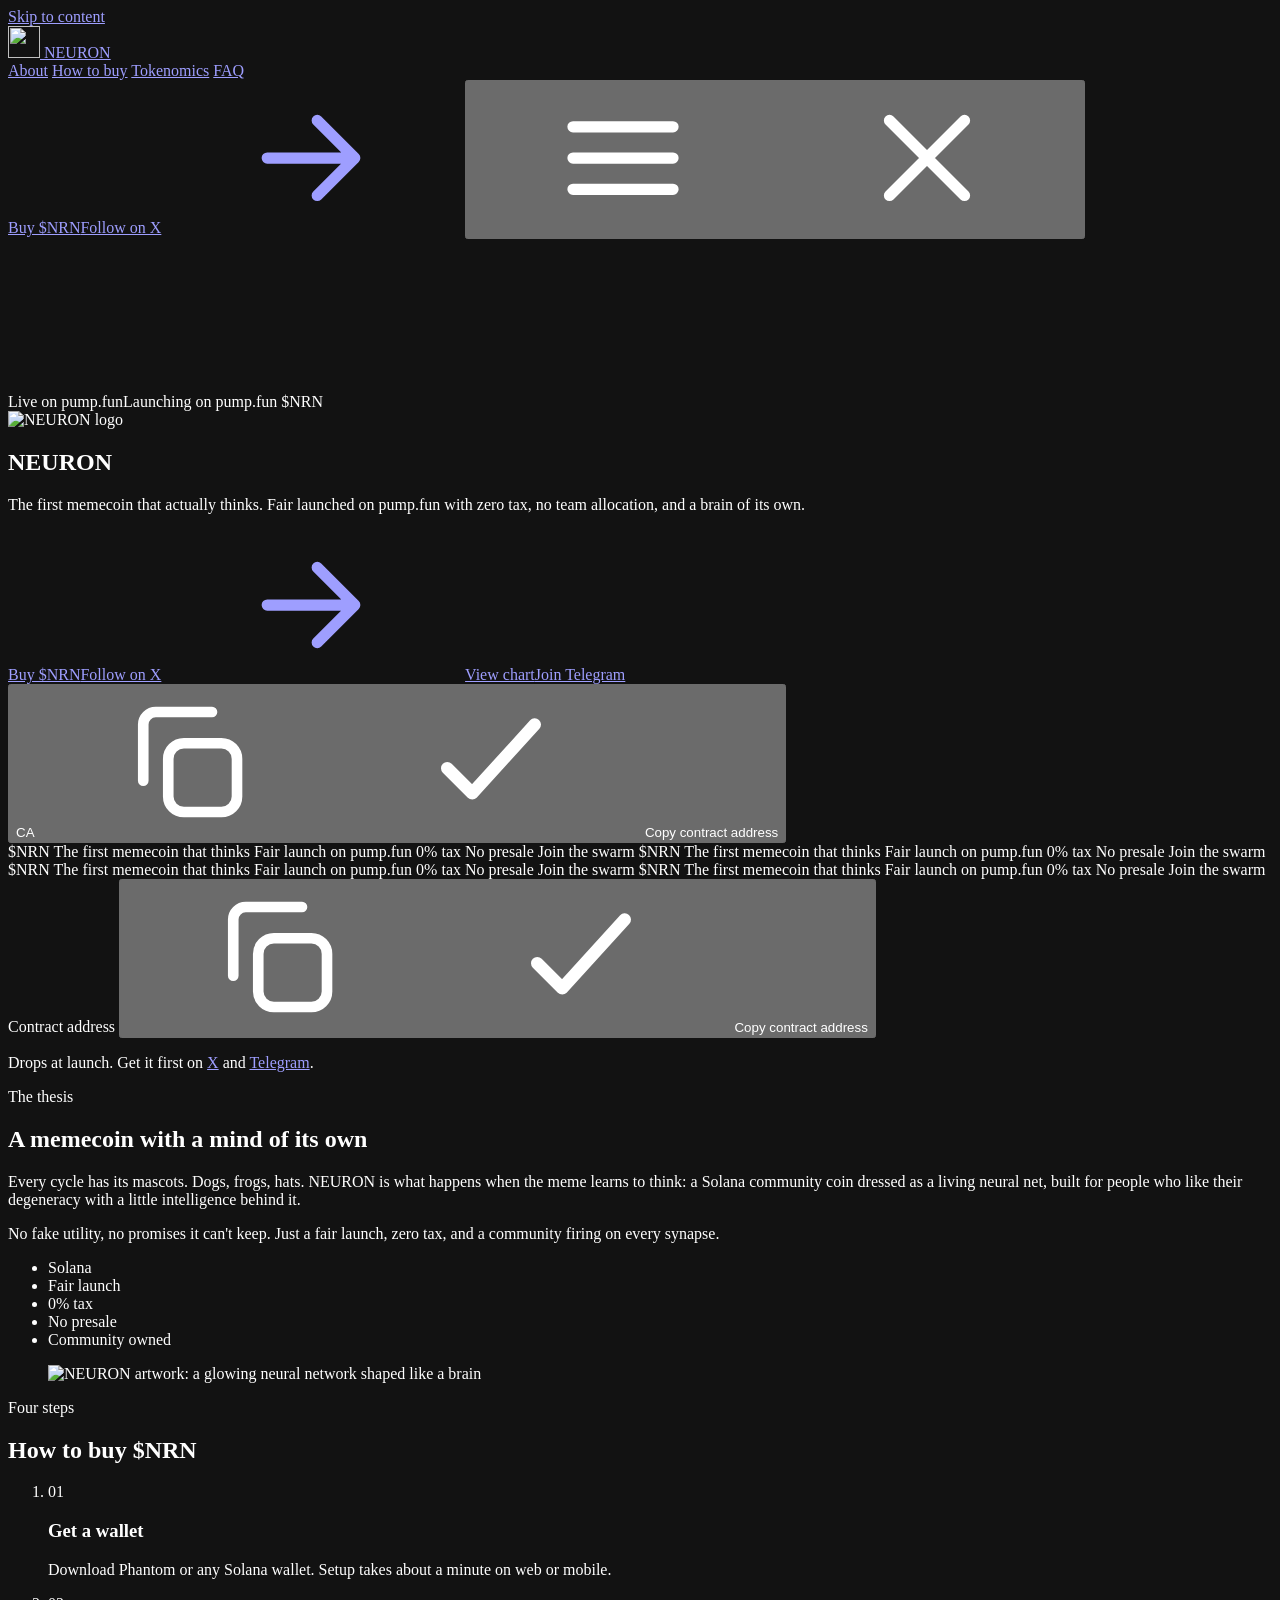
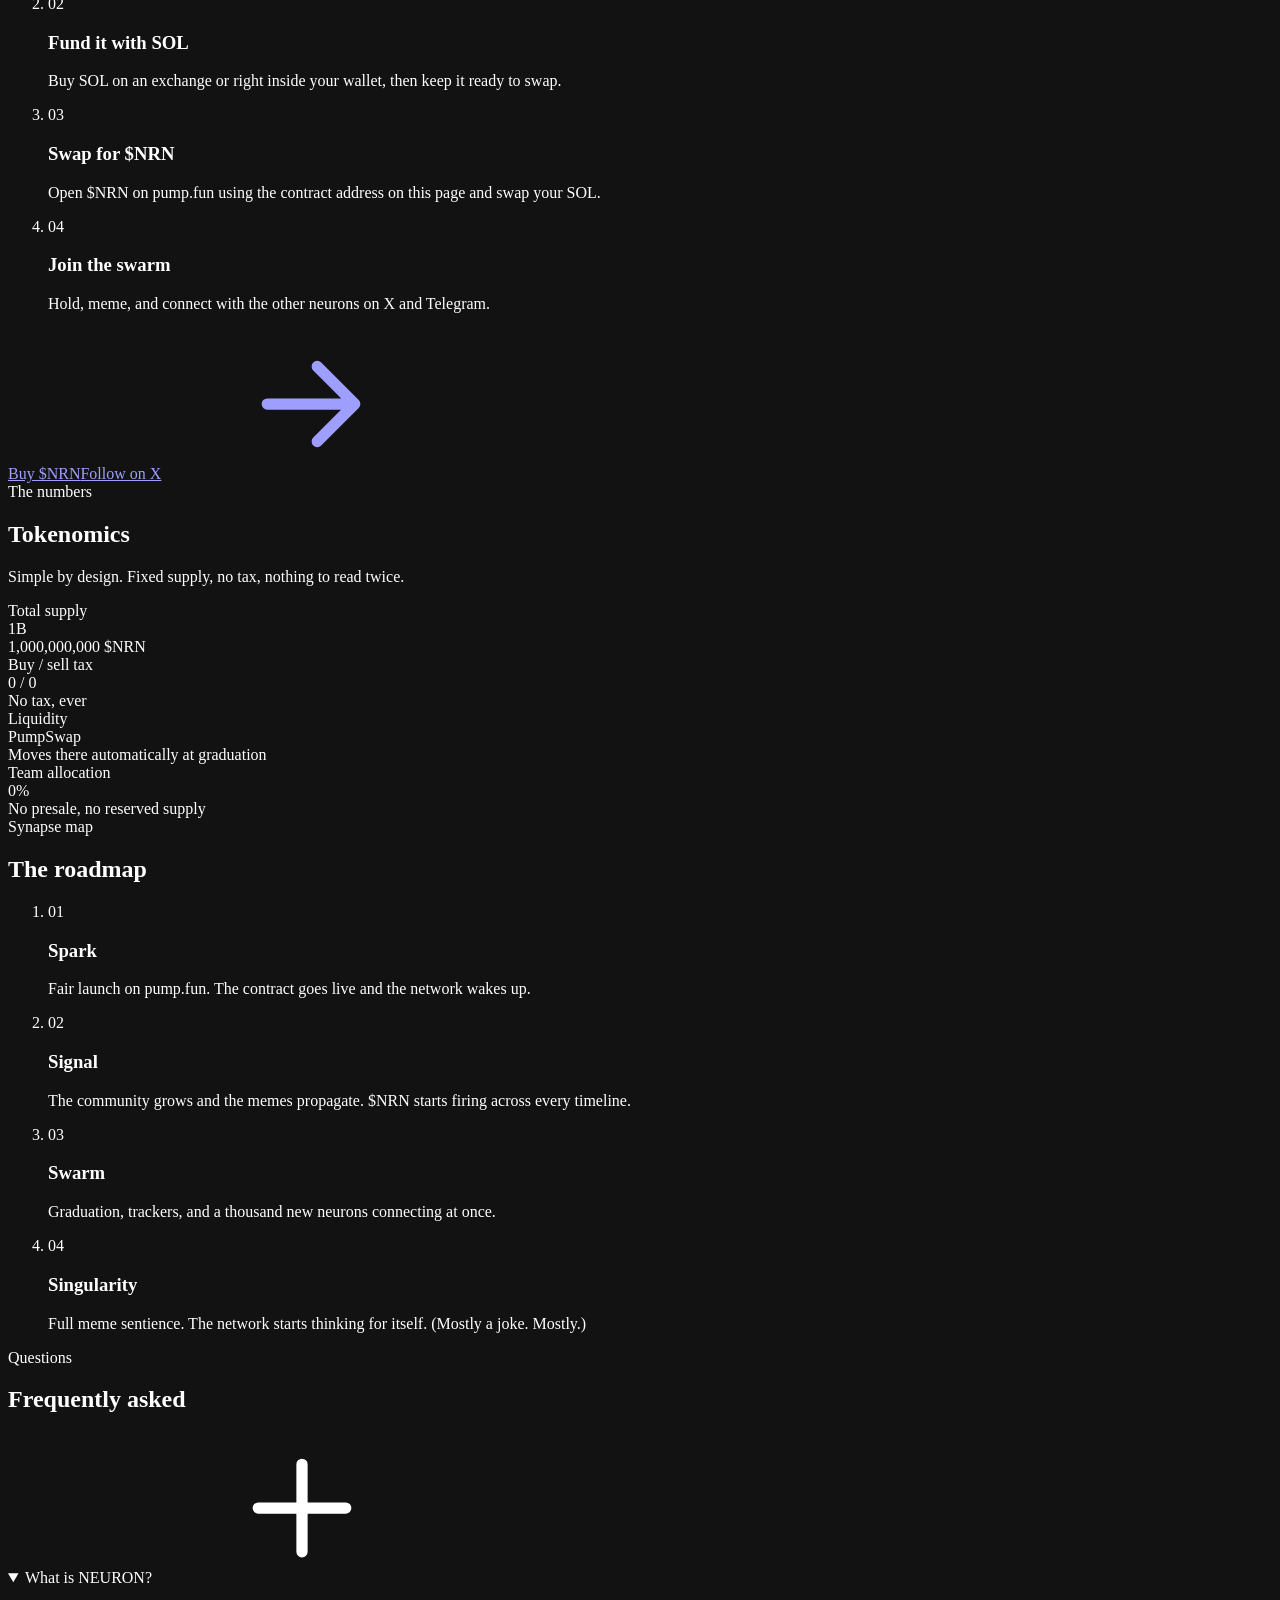
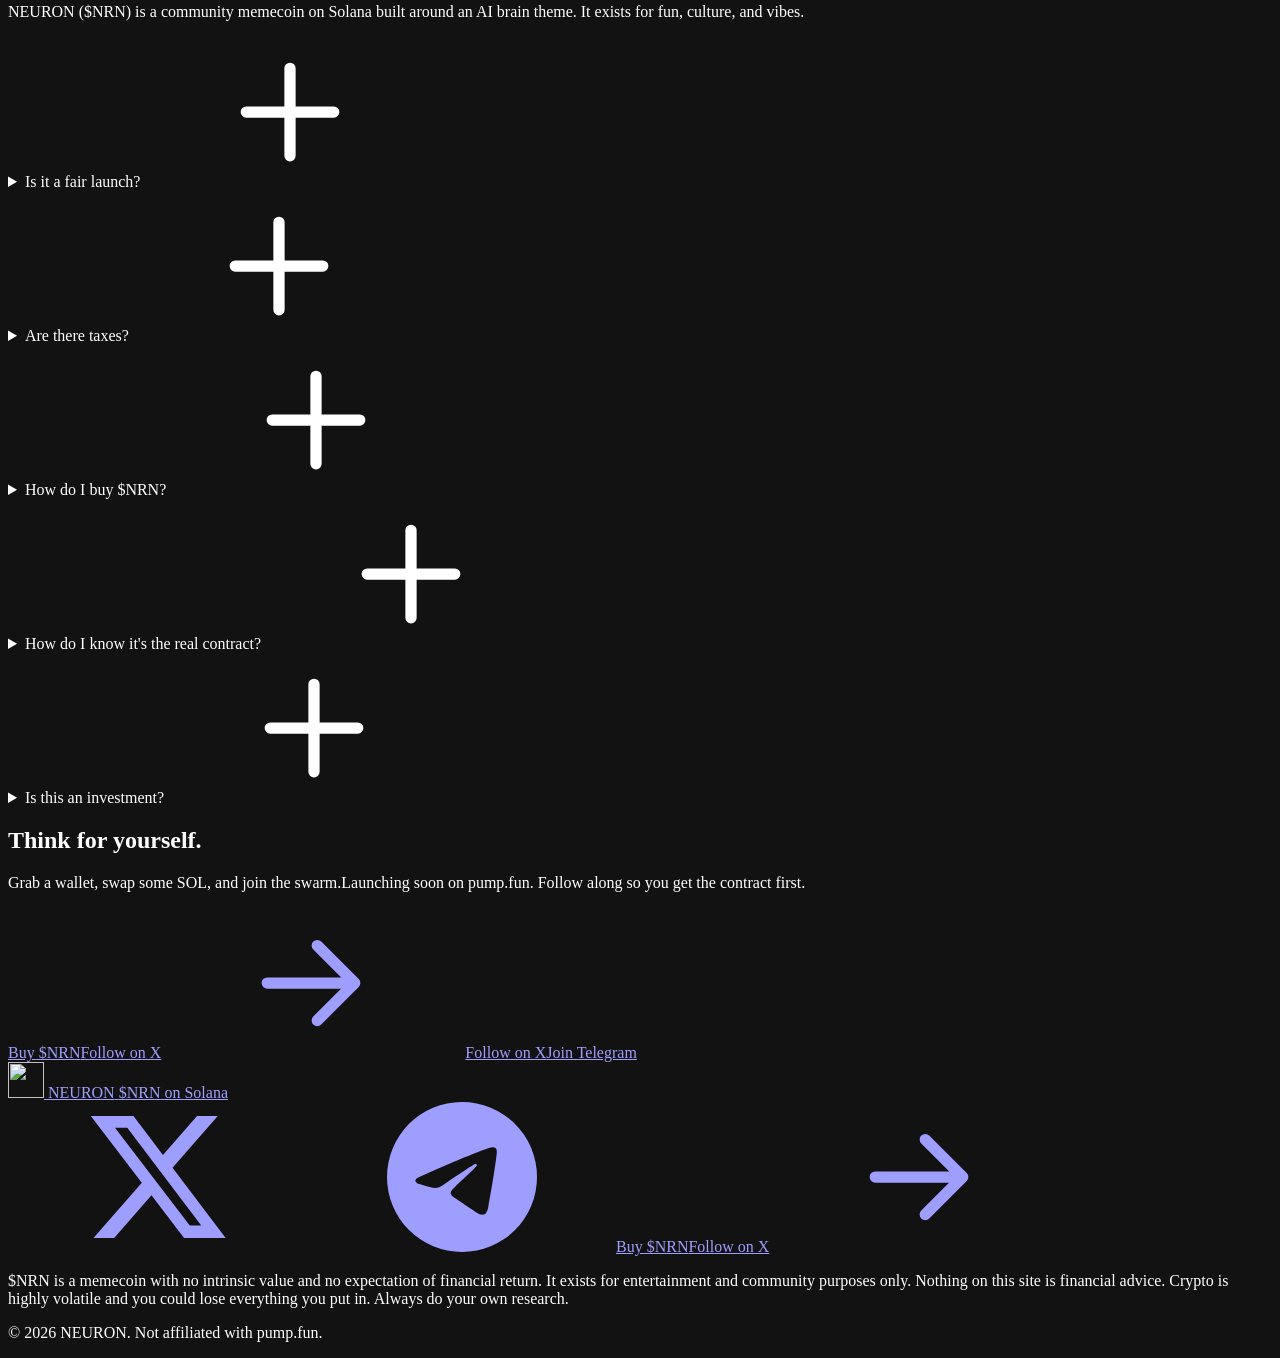
==== index.html @ 109639d4 "Add files via upload" ====
<!doctype html>
<html lang="en" class="no-js">
<head>
  <meta charset="utf-8">
  <meta name="viewport" content="width=device-width, initial-scale=1">
  <title>NEURON ($NRN) | The first memecoin that thinks</title>
  <meta name="description" content="NEURON is the AI brain memecoin on Solana. Fair launched on pump.fun with zero tax and no team allocation. Join the swarm.">
  <meta name="theme-color" content="#05060a">
  <meta name="color-scheme" content="dark">
  <link rel="canonical" href="%SITE_URL%/">

  <link rel="icon" href="favicon.ico" sizes="any">
  <link rel="icon" type="image/png" sizes="32x32" href="favicon-32.png">
  <link rel="apple-touch-icon" href="apple-touch-icon.png">

  <!-- Link previews on X, Telegram and Discord. Vercel swaps %SITE_URL% for
       your live domain on every deploy (see build.mjs), so there's nothing to edit. -->
  <meta property="og:type" content="website">
  <meta property="og:site_name" content="NEURON">
  <meta property="og:url" content="%SITE_URL%/">
  <meta property="og:title" content="NEURON ($NRN) | The first memecoin that thinks">
  <meta property="og:description" content="The AI brain memecoin on Solana. Fair launched on pump.fun with zero tax and no team allocation.">
  <meta property="og:image" content="%SITE_URL%/assets/img/og.jpg">
  <meta property="og:image:width" content="1200">
  <meta property="og:image:height" content="630">
  <meta property="og:image:alt" content="NEURON ($NRN)">
  <meta name="twitter:card" content="summary_large_image">
  <meta name="twitter:title" content="NEURON ($NRN) | The first memecoin that thinks">
  <meta name="twitter:description" content="The AI brain memecoin on Solana. Fair launched on pump.fun with zero tax and no team allocation.">
  <meta name="twitter:image" content="%SITE_URL%/assets/img/og.jpg">

  <link rel="preconnect" href="https://fonts.googleapis.com">
  <link rel="preconnect" href="https://fonts.gstatic.com" crossorigin>
  <link rel="stylesheet" href="https://fonts.googleapis.com/css2?family=JetBrains+Mono:wght@400;500&family=Space+Grotesk:wght@400;500;600;700&display=swap">
  <link rel="preload" href="assets/img/logo.webp" as="image" type="image/webp">
  <link rel="stylesheet" href="assets/css/style.css">

  <script src="config.js"></script>
  <script>
    (function () {
      var d = document.documentElement;
      d.className = d.className.replace("no-js", "js");
      try {
        var c = window.NRN_CONFIG || {};
        if (/[1-9A-HJ-NP-Za-km-z]{32,44}/.test(String(c.contractAddress || ""))) d.className += " is-live";
      } catch (e) {}
    })();
  </script>
</head>
<body>
  <svg width="0" height="0" style="position:absolute" aria-hidden="true" focusable="false">
    <symbol id="i-arrow" viewBox="0 0 24 24"><path d="M5 12h14M13 6l6 6-6 6" fill="none" stroke="currentColor" stroke-width="1.8" stroke-linecap="round" stroke-linejoin="round"/></symbol>
    <symbol id="i-copy" viewBox="0 0 24 24"><rect x="9" y="9" width="11" height="11" rx="2.5" fill="none" stroke="currentColor" stroke-width="1.7"/><path d="M5 15V6a2 2 0 0 1 2-2h9" fill="none" stroke="currentColor" stroke-width="1.7" stroke-linecap="round"/></symbol>
    <symbol id="i-check" viewBox="0 0 24 24"><path d="M5 13l4 4 10-11" fill="none" stroke="currentColor" stroke-width="2" stroke-linecap="round" stroke-linejoin="round"/></symbol>
    <symbol id="i-plus" viewBox="0 0 24 24"><path d="M12 5v14M5 12h14" fill="none" stroke="currentColor" stroke-width="1.8" stroke-linecap="round"/></symbol>
    <symbol id="i-menu" viewBox="0 0 24 24"><path d="M4 7h16M4 12h16M4 17h16" fill="none" stroke="currentColor" stroke-width="1.8" stroke-linecap="round"/></symbol>
    <symbol id="i-close" viewBox="0 0 24 24"><path d="M6 6l12 12M18 6 6 18" fill="none" stroke="currentColor" stroke-width="1.8" stroke-linecap="round"/></symbol>
    <symbol id="i-x" viewBox="0 0 24 24"><path fill="currentColor" d="M18.244 2.25h3.308l-7.227 8.26 8.502 11.24h-6.657l-5.214-6.817L4.99 21.75H1.68l7.73-8.835L1.254 2.25H8.08l4.713 6.231 5.45-6.231Zm-1.161 17.52h1.833L7.084 4.126H5.117L17.083 19.77Z"/></symbol>
    <symbol id="i-tg" viewBox="0 0 24 24"><path fill="currentColor" d="M11.944 0A12 12 0 0 0 0 12a12 12 0 0 0 12 12 12 12 0 0 0 12-12A12 12 0 0 0 12 0a12 12 0 0 0-.056 0zm4.962 7.224c.1-.002.321.023.465.14a.506.506 0 0 1 .171.325c.016.093.036.306.02.472-.18 1.898-.962 6.502-1.36 8.627-.168.9-.499 1.201-.82 1.23-.696.065-1.225-.46-1.9-.902-1.056-.693-1.653-1.124-2.678-1.8-1.185-.78-.417-1.21.258-1.91.177-.184 3.247-2.977 3.307-3.23.007-.032.014-.15-.056-.212s-.174-.041-.249-.024c-.106.024-1.793 1.14-5.061 3.345-.48.33-.913.49-1.302.48-.428-.008-1.252-.241-1.865-.44-.752-.245-1.349-.374-1.297-.789.027-.216.325-.437.893-.663 3.498-1.524 5.83-2.529 6.998-3.014 3.332-1.386 4.025-1.627 4.476-1.635z"/></symbol>
  </svg>

  <a class="skip" href="#main">Skip to content</a>

  <header class="nav">
    <div class="container nav__inner">
      <a href="#top" class="brand" aria-label="NEURON home">
        <img src="assets/img/logo.webp" alt="" width="32" height="32" class="brand__logo">
        <span class="brand__name">NEURON</span>
      </a>
      <nav class="nav__links" aria-label="Main">
        <a href="#about">About</a>
        <a href="#how">How to buy</a>
        <a href="#tokenomics">Tokenomics</a>
        <a href="#faq">FAQ</a>
      </nav>
      <div class="nav__actions">
        <a class="btn btn--buy btn--sm" data-link-live="buy" data-link-pre="x" href="https://x.com/" target="_blank" rel="noopener noreferrer"><span class="when-live">Buy $NRN</span><span class="when-pre">Follow on X</span><svg aria-hidden="true"><use href="#i-arrow"/></svg></a>
        <button class="nav__toggle" type="button" aria-expanded="false" aria-controls="mobile-menu" aria-label="Open menu">
          <svg class="icon-menu" aria-hidden="true"><use href="#i-menu"/></svg>
          <svg class="icon-close" aria-hidden="true"><use href="#i-close"/></svg>
        </button>
      </div>
    </div>
    <nav class="mobile-menu" id="mobile-menu" aria-label="Mobile" hidden>
      <a href="#about">About</a>
      <a href="#how">How to buy</a>
      <a href="#tokenomics">Tokenomics</a>
      <a href="#faq">FAQ</a>
    </nav>
  </header>

  <main id="main">
    <section class="hero" id="top">
      <canvas class="hero__canvas" id="neural" aria-hidden="true"></canvas>
      <div class="hero__grid" aria-hidden="true"></div>
      <div class="hero__glow" aria-hidden="true"></div>

      <div class="container hero__content">
        <div class="hero__badges rise" style="--d:.05s">
          <span class="badge mono"><span class="dot" aria-hidden="true"><span class="dot__ring"></span><span class="dot__core"></span></span><span class="when-live">Live on pump.fun</span><span class="when-pre">Launching on pump.fun</span></span>
          <span class="badge badge--ticker mono">$NRN</span>
        </div>

        <div class="hero__logo rise" style="--d:.12s">
          <img src="assets/img/logo.webp" alt="NEURON logo" width="176" height="176" class="float ring" fetchpriority="high">
        </div>

        <h1 class="hero__title glow rise" style="--d:.18s">NEURON</h1>

        <p class="hero__sub rise" style="--d:.26s">The first memecoin that actually thinks. Fair launched on pump.fun with zero tax, no team allocation, and a brain of its own.</p>

        <div class="hero__ctas rise" style="--d:.34s">
          <a class="btn btn--buy" data-link-live="buy" data-link-pre="x" href="https://x.com/" target="_blank" rel="noopener noreferrer"><span class="when-live">Buy $NRN</span><span class="when-pre">Follow on X</span><svg aria-hidden="true"><use href="#i-arrow"/></svg></a>
          <a class="btn btn--ghost" data-link-live="chart" data-link-pre="telegram" href="https://t.me/" target="_blank" rel="noopener noreferrer"><span class="when-live">View chart</span><span class="when-pre">Join Telegram</span></a>
        </div>

        <button class="hero__ca mono rise" style="--d:.42s" type="button" data-copy-ca>
          <span class="hero__ca-k">CA</span>
          <span data-ca-short></span>
          <svg class="icon-copy" aria-hidden="true"><use href="#i-copy"/></svg>
          <svg class="icon-check" aria-hidden="true"><use href="#i-check"/></svg>
          <span class="sr-only">Copy contract address</span>
        </button>
      </div>
    </section>

    <div class="ticker" aria-hidden="true">
      <div class="ticker__track">
        <div class="ticker__group">
          <span class="ticker__item">$NRN</span>
          <span class="ticker__item">The first memecoin that thinks</span>
          <span class="ticker__item">Fair launch on pump.fun</span>
          <span class="ticker__item">0% tax</span>
          <span class="ticker__item">No presale</span>
          <span class="ticker__item">Join the swarm</span>
          <span class="ticker__item">$NRN</span>
          <span class="ticker__item">The first memecoin that thinks</span>
          <span class="ticker__item">Fair launch on pump.fun</span>
          <span class="ticker__item">0% tax</span>
          <span class="ticker__item">No presale</span>
          <span class="ticker__item">Join the swarm</span>
        </div>
        <div class="ticker__group">
          <span class="ticker__item">$NRN</span>
          <span class="ticker__item">The first memecoin that thinks</span>
          <span class="ticker__item">Fair launch on pump.fun</span>
          <span class="ticker__item">0% tax</span>
          <span class="ticker__item">No presale</span>
          <span class="ticker__item">Join the swarm</span>
          <span class="ticker__item">$NRN</span>
          <span class="ticker__item">The first memecoin that thinks</span>
          <span class="ticker__item">Fair launch on pump.fun</span>
          <span class="ticker__item">0% tax</span>
          <span class="ticker__item">No presale</span>
          <span class="ticker__item">Join the swarm</span>
        </div>
      </div>
    </div>

    <div class="ca">
      <div class="container ca__inner">
        <span class="ca__label mono">Contract address</span>
        <button class="ca__btn mono" type="button" data-copy-ca>
          <span class="ca__full" data-ca-full></span>
          <span class="ca__short" data-ca-short></span>
          <svg class="icon-copy" aria-hidden="true"><use href="#i-copy"/></svg>
          <svg class="icon-check" aria-hidden="true"><use href="#i-check"/></svg>
          <span class="sr-only">Copy contract address</span>
        </button>
        <p class="ca__pending mono">Drops at launch. Get it first on <a data-link="x" href="https://x.com/" target="_blank" rel="noopener noreferrer">X</a> and <a data-link="telegram" href="https://t.me/" target="_blank" rel="noopener noreferrer">Telegram</a>.</p>
        <span class="sr-only" id="ca-status" aria-live="polite"></span>
      </div>
    </div>

    <section class="section" id="about">
      <div class="container about">
        <div class="reveal">
          <span class="eyebrow">The thesis</span>
          <h2 class="h2">A memecoin with a mind of its own</h2>
          <p class="lead">Every cycle has its mascots. Dogs, frogs, hats. NEURON is what happens when the meme learns to think: a Solana community coin dressed as a living neural net, built for people who like their degeneracy with a little intelligence behind it.</p>
          <p class="lead">No fake utility, no promises it can't keep. Just a fair launch, zero tax, and a community firing on every synapse.</p>
          <ul class="chips">
            <li class="chip">Solana</li>
            <li class="chip">Fair launch</li>
            <li class="chip">0% tax</li>
            <li class="chip">No presale</li>
            <li class="chip">Community owned</li>
          </ul>
        </div>
        <figure class="about__media reveal">
          <img src="assets/img/banner-1600.webp" srcset="assets/img/banner-960.webp 960w, assets/img/banner-1600.webp 1600w" sizes="(min-width: 1024px) 528px, calc(100vw - 40px)" alt="NEURON artwork: a glowing neural network shaped like a brain" width="1600" height="900" loading="lazy" decoding="async">
        </figure>
      </div>
    </section>

    <section class="section section--alt" id="how">
      <div class="container">
        <div class="section__head reveal">
          <span class="eyebrow">Four steps</span>
          <h2 class="h2">How to buy $NRN</h2>
        </div>
        <div class="steps-wrap">
          <div class="steps__line" aria-hidden="true"></div>
          <ol class="steps">
            <li class="card reveal">
              <span class="step__num mono" aria-hidden="true">01</span>
              <h3>Get a wallet</h3>
              <p>Download Phantom or any Solana wallet. Setup takes about a minute on web or mobile.</p>
            </li>
            <li class="card reveal" style="--delay:.06s">
              <span class="step__num mono" aria-hidden="true">02</span>
              <h3>Fund it with SOL</h3>
              <p>Buy SOL on an exchange or right inside your wallet, then keep it ready to swap.</p>
            </li>
            <li class="card reveal" style="--delay:.12s">
              <span class="step__num mono" aria-hidden="true">03</span>
              <h3>Swap for $NRN</h3>
              <p>Open $NRN on pump.fun using the contract address on this page and swap your SOL.</p>
            </li>
            <li class="card reveal" style="--delay:.18s">
              <span class="step__num mono" aria-hidden="true">04</span>
              <h3>Join the swarm</h3>
              <p>Hold, meme, and connect with the other neurons on X and Telegram.</p>
            </li>
          </ol>
        </div>
        <div class="after-cta reveal">
          <a class="btn btn--buy" data-link-live="buy" data-link-pre="x" href="https://x.com/" target="_blank" rel="noopener noreferrer"><span class="when-live">Buy $NRN</span><span class="when-pre">Follow on X</span><svg aria-hidden="true"><use href="#i-arrow"/></svg></a>
        </div>
      </div>
    </section>

    <section class="section" id="tokenomics">
      <div class="container">
        <div class="section__head reveal">
          <span class="eyebrow">The numbers</span>
          <h2 class="h2">Tokenomics</h2>
          <p class="lead">Simple by design. Fixed supply, no tax, nothing to read twice.</p>
        </div>
        <div class="stats">
          <div class="card stat stat--hot reveal">
            <div class="stat__k mono">Total supply</div>
            <div class="stat__v glow">1B</div>
            <div class="stat__sub">1,000,000,000 $NRN</div>
          </div>
          <div class="card stat reveal" style="--delay:.06s">
            <div class="stat__k mono">Buy / sell tax</div>
            <div class="stat__v glow">0 / 0</div>
            <div class="stat__sub">No tax, ever</div>
          </div>
          <div class="card stat reveal" style="--delay:.12s">
            <div class="stat__k mono">Liquidity</div>
            <div class="stat__v glow">PumpSwap</div>
            <div class="stat__sub">Moves there automatically at graduation</div>
          </div>
          <div class="card stat reveal" style="--delay:.18s">
            <div class="stat__k mono">Team allocation</div>
            <div class="stat__v glow">0%</div>
            <div class="stat__sub">No presale, no reserved supply</div>
          </div>
        </div>
      </div>
    </section>

    <section class="section section--alt" id="roadmap">
      <div class="container container--narrow">
        <div class="section__head reveal">
          <span class="eyebrow">Synapse map</span>
          <h2 class="h2">The roadmap</h2>
        </div>
        <ol class="timeline">
          <li class="phase reveal">
            <span class="phase__num mono" aria-hidden="true">01</span>
            <div>
              <h3>Spark</h3>
              <p>Fair launch on pump.fun. The contract goes live and the network wakes up.</p>
            </div>
          </li>
          <li class="phase reveal">
            <span class="phase__num mono" aria-hidden="true">02</span>
            <div>
              <h3>Signal</h3>
              <p>The community grows and the memes propagate. $NRN starts firing across every timeline.</p>
            </div>
          </li>
          <li class="phase reveal">
            <span class="phase__num mono" aria-hidden="true">03</span>
            <div>
              <h3>Swarm</h3>
              <p>Graduation, trackers, and a thousand new neurons connecting at once.</p>
            </div>
          </li>
          <li class="phase reveal">
            <span class="phase__num mono" aria-hidden="true">04</span>
            <div>
              <h3>Singularity</h3>
              <p>Full meme sentience. The network starts thinking for itself. (Mostly a joke. Mostly.)</p>
            </div>
          </li>
        </ol>
      </div>
    </section>

    <section class="section" id="faq">
      <div class="container container--faq">
        <div class="section__head section__head--center reveal">
          <span class="eyebrow">Questions</span>
          <h2 class="h2">Frequently asked</h2>
        </div>
        <div class="faq">
          <details class="reveal" name="faq" open>
            <summary>What is NEURON?<span class="faq__icon" aria-hidden="true"><svg><use href="#i-plus"/></svg></span></summary>
            <p class="faq__a">NEURON ($NRN) is a community memecoin on Solana built around an AI brain theme. It exists for fun, culture, and vibes.</p>
          </details>
          <details class="reveal" name="faq">
            <summary>Is it a fair launch?<span class="faq__icon" aria-hidden="true"><svg><use href="#i-plus"/></svg></span></summary>
            <p class="faq__a">Yes. $NRN launches on pump.fun with no presale and no team allocation. Everyone buys from the same open bonding curve.</p>
          </details>
          <details class="reveal" name="faq">
            <summary>Are there taxes?<span class="faq__icon" aria-hidden="true"><svg><use href="#i-plus"/></svg></span></summary>
            <p class="faq__a">No. $NRN has zero buy and sell tax. The only fees are pump.fun's standard trading fees.</p>
          </details>
          <details class="reveal" name="faq">
            <summary>How do I buy $NRN?<span class="faq__icon" aria-hidden="true"><svg><use href="#i-plus"/></svg></span></summary>
            <p class="faq__a">Get a Solana wallet, fund it with SOL, then swap for $NRN on pump.fun using the contract address shown on this site.</p>
          </details>
          <details class="reveal" name="faq">
            <summary>How do I know it's the real contract?<span class="faq__icon" aria-hidden="true"><svg><use href="#i-plus"/></svg></span></summary>
            <p class="faq__a">Only trust the address on this site and in the pinned posts on our X and Telegram. Copycat tokens with the same name are common, so check before you buy.</p>
          </details>
          <details class="reveal" name="faq">
            <summary>Is this an investment?<span class="faq__icon" aria-hidden="true"><svg><use href="#i-plus"/></svg></span></summary>
            <p class="faq__a">No. $NRN has no intrinsic value and no promise of returns. Only spend what you're happy to lose, and always do your own research.</p>
          </details>
        </div>
      </div>
    </section>

    <section class="band">
      <div class="container band__inner reveal">
        <h2 class="band__title glow">Think for yourself.</h2>
        <p class="band__text"><span class="when-live">Grab a wallet, swap some SOL, and join the swarm.</span><span class="when-pre">Launching soon on pump.fun. Follow along so you get the contract first.</span></p>
        <div class="band__ctas">
          <a class="btn btn--buy" data-link-live="buy" data-link-pre="x" href="https://x.com/" target="_blank" rel="noopener noreferrer"><span class="when-live">Buy $NRN</span><span class="when-pre">Follow on X</span><svg aria-hidden="true"><use href="#i-arrow"/></svg></a>
          <a class="btn btn--ghost" data-link-live="x" data-link-pre="telegram" href="https://t.me/" target="_blank" rel="noopener noreferrer"><span class="when-live">Follow on X</span><span class="when-pre">Join Telegram</span></a>
        </div>
      </div>
    </section>
  </main>

  <footer class="footer">
    <div class="container">
      <div class="footer__top">
        <a href="#top" class="footer__brand" aria-label="NEURON, back to top">
          <img src="assets/img/logo.webp" alt="" width="36" height="36" loading="lazy">
          <span>
            <span class="footer__name">NEURON</span>
            <span class="footer__meta mono">$NRN on Solana</span>
          </span>
        </a>
        <div class="footer__links">
          <a class="social" data-link="x" href="https://x.com/" target="_blank" rel="noopener noreferrer" aria-label="NEURON on X"><svg aria-hidden="true"><use href="#i-x"/></svg></a>
          <a class="social" data-link="telegram" href="https://t.me/" target="_blank" rel="noopener noreferrer" aria-label="NEURON on Telegram"><svg aria-hidden="true"><use href="#i-tg"/></svg></a>
          <a class="btn btn--buy btn--sm" data-link-live="buy" data-link-pre="x" href="https://x.com/" target="_blank" rel="noopener noreferrer"><span class="when-live">Buy $NRN</span><span class="when-pre">Follow on X</span><svg aria-hidden="true"><use href="#i-arrow"/></svg></a>
        </div>
      </div>
      <p class="disclaimer">$NRN is a memecoin with no intrinsic value and no expectation of financial return. It exists for entertainment and community purposes only. Nothing on this site is financial advice. Crypto is highly volatile and you could lose everything you put in. Always do your own research.</p>
      <p class="copyright">&copy; <span id="year">2026</span> NEURON. Not affiliated with pump.fun.</p>
    </div>
  </footer>

  <script src="assets/js/main.js"></script>
</body>
</html>
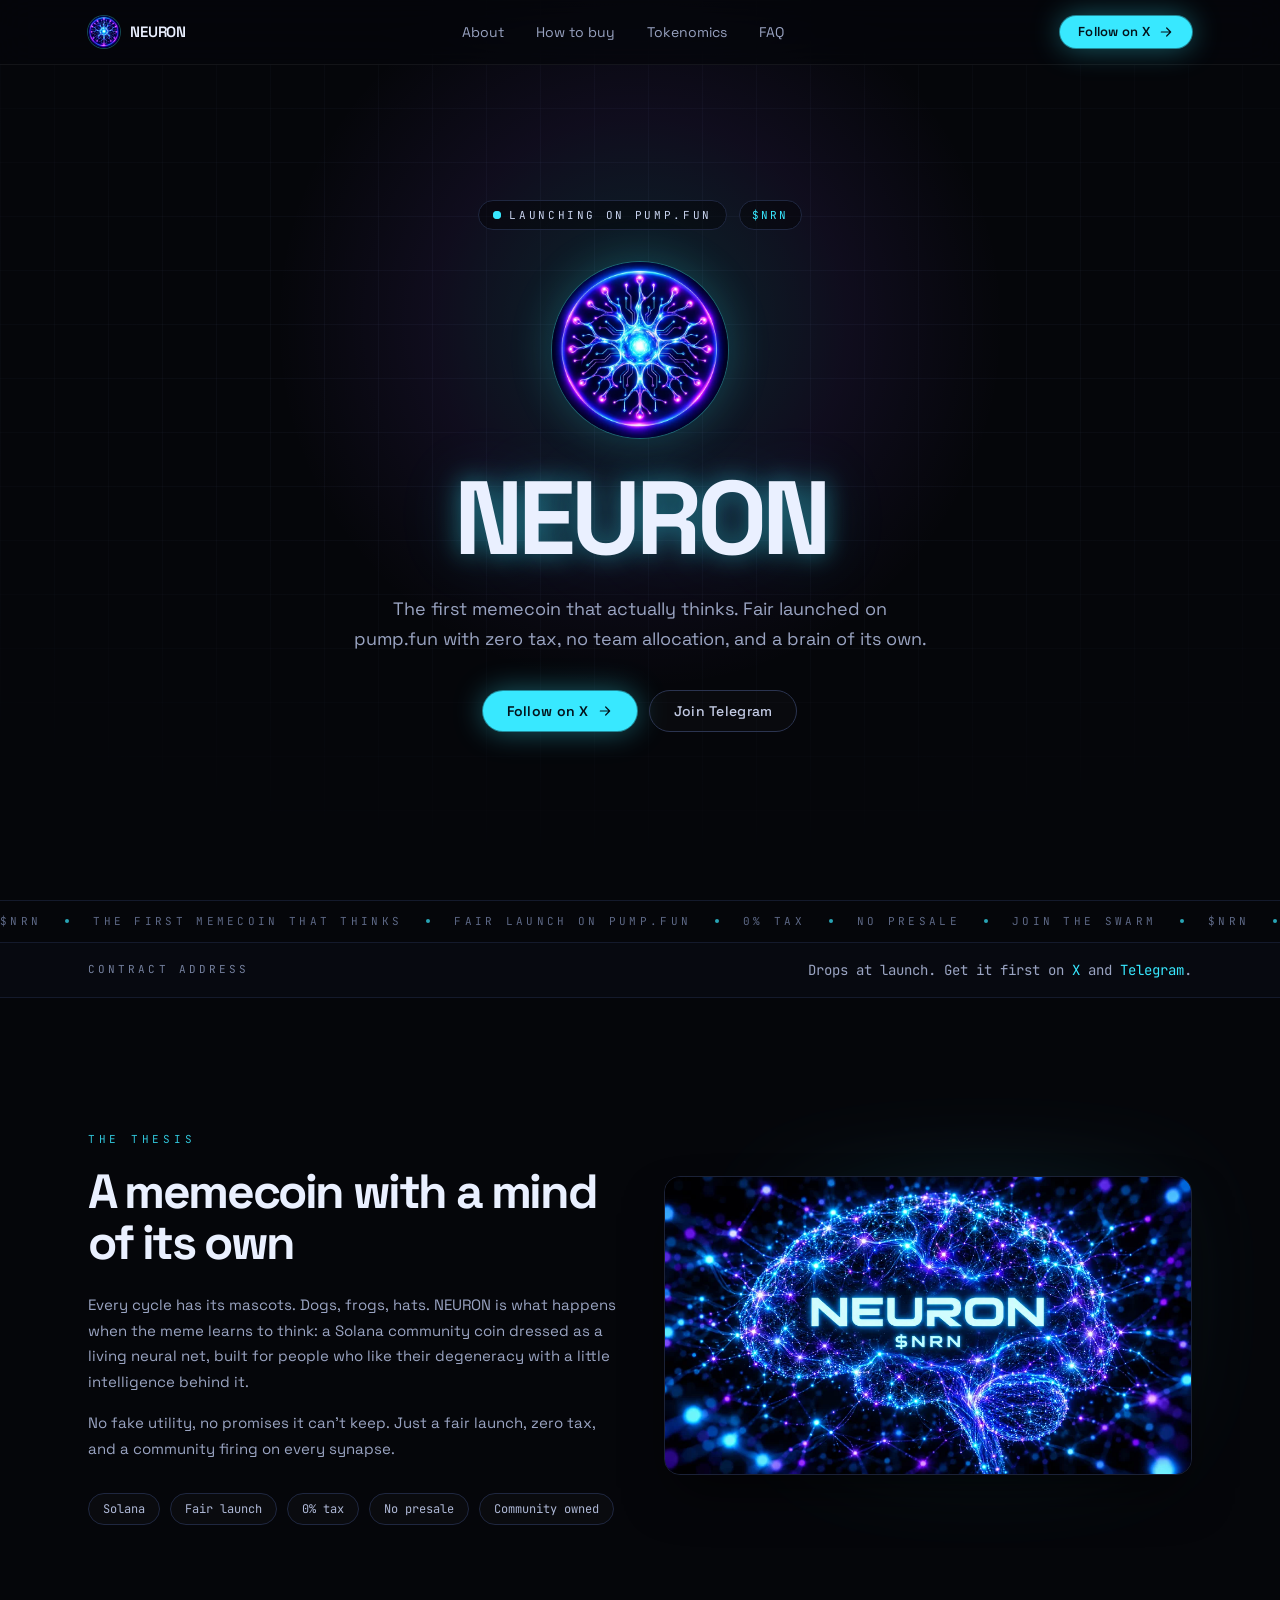
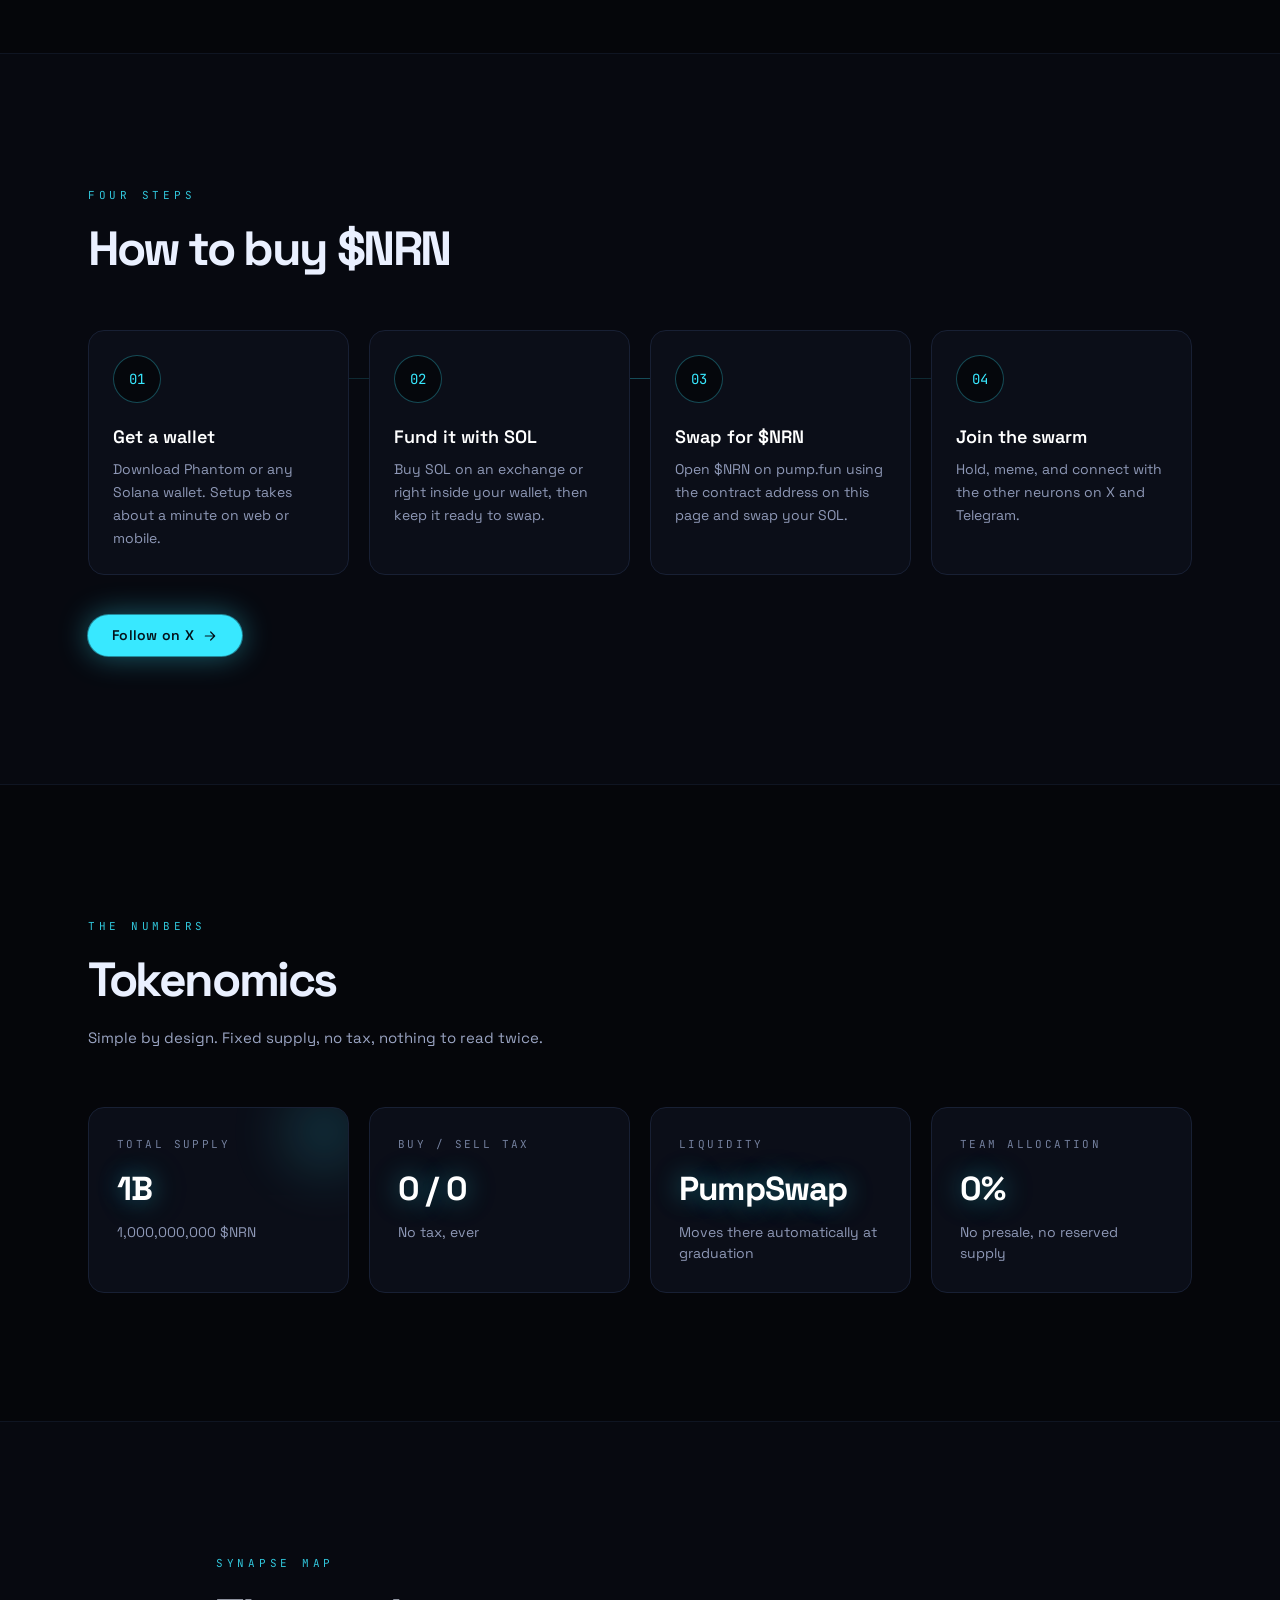
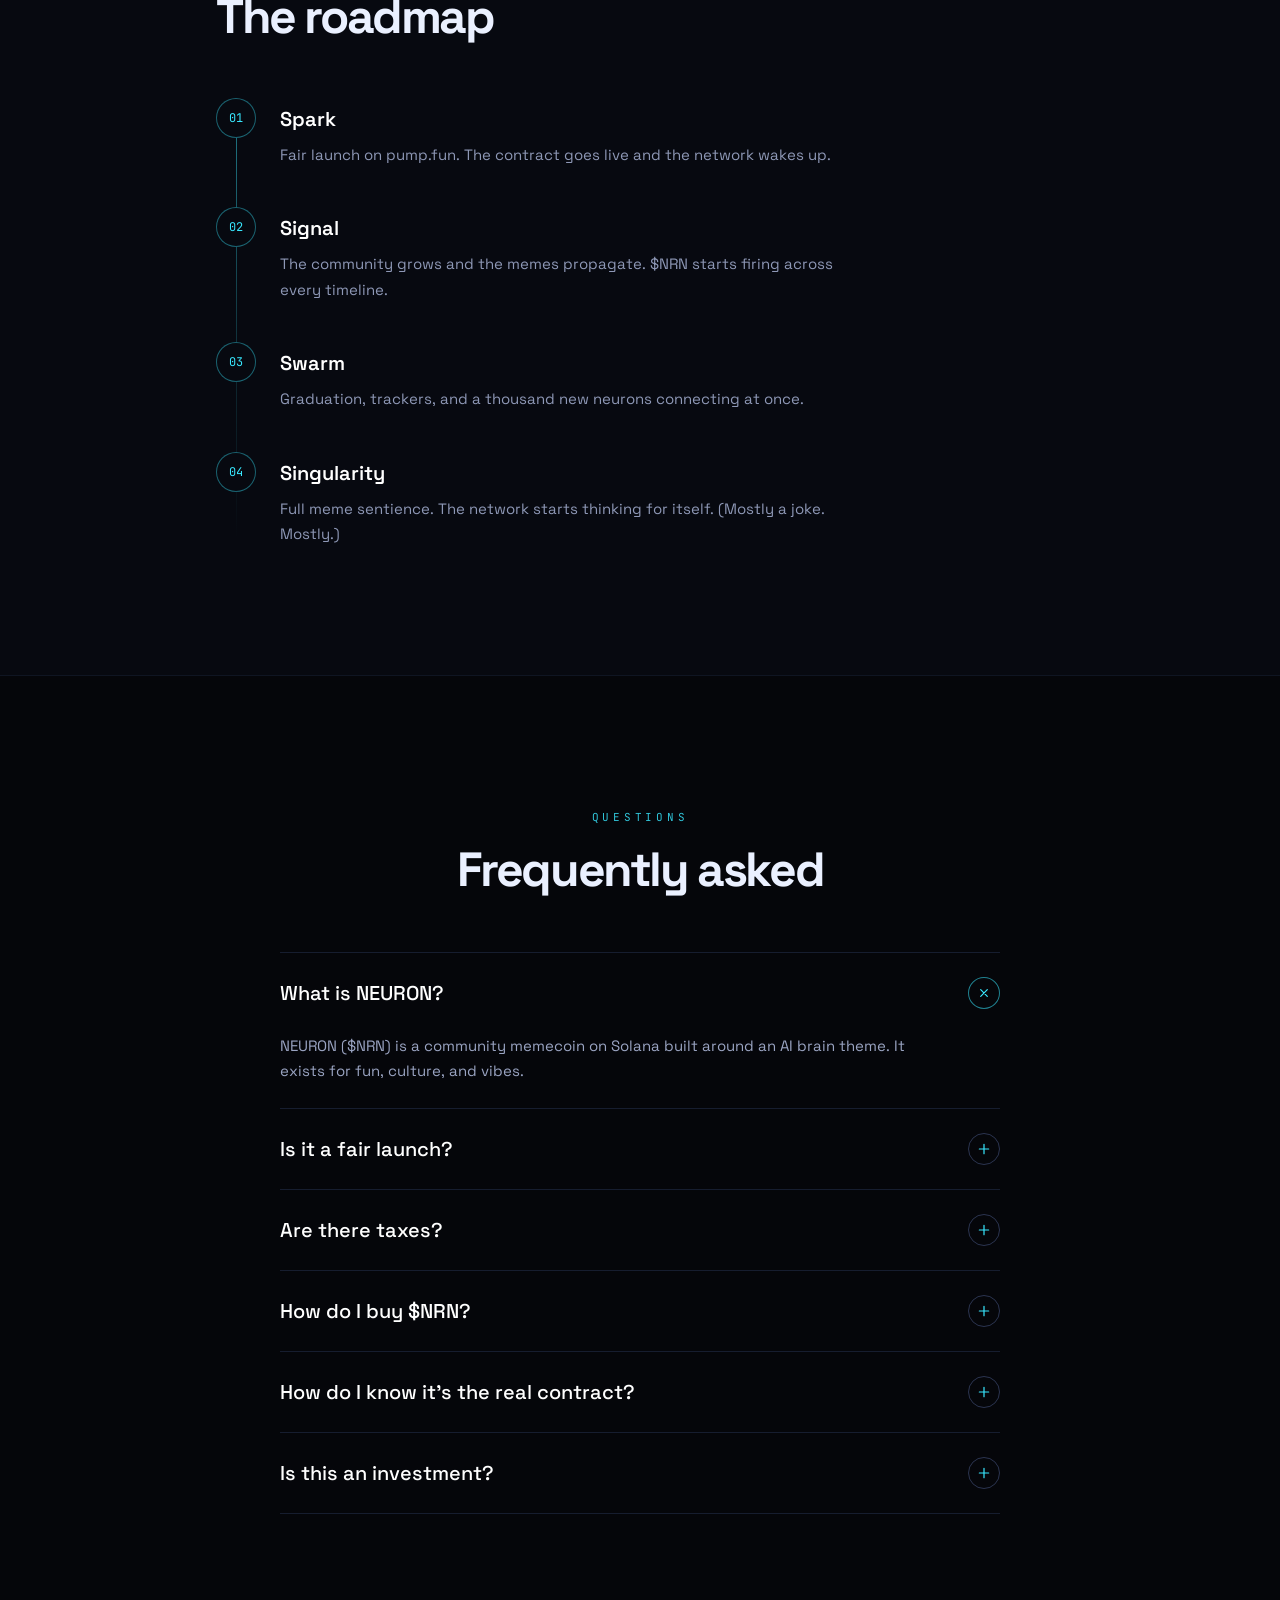
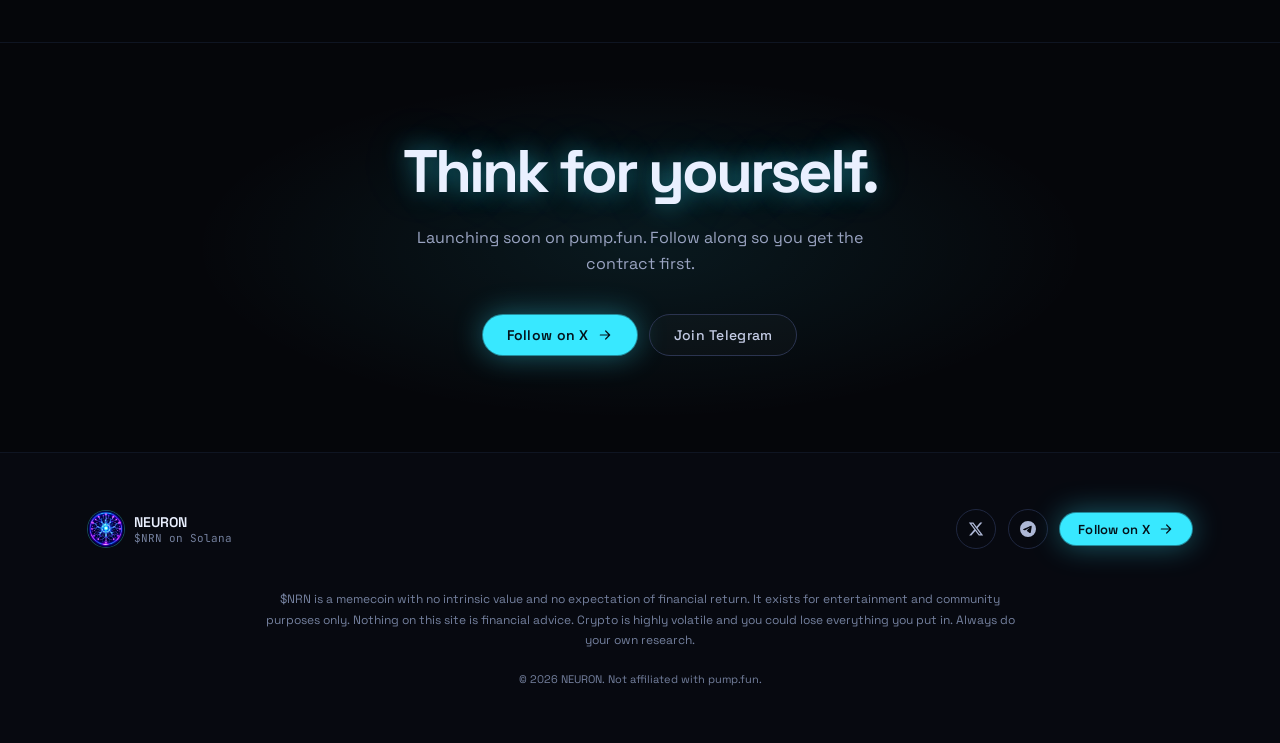
==== commit 253f0750: "Fix styles and images not loading on Vercel The upload put every file at the top level of the repo, " ====
--- a/index.html
+++ b/index.html
@@ -20,20 +20,20 @@
   <meta property="og:url" content="%SITE_URL%/">
   <meta property="og:title" content="NEURON ($NRN) | The first memecoin that thinks">
   <meta property="og:description" content="The AI brain memecoin on Solana. Fair launched on pump.fun with zero tax and no team allocation.">
-  <meta property="og:image" content="%SITE_URL%/assets/img/og.jpg">
+  <meta property="og:image" content="%SITE_URL%/og.jpg">
   <meta property="og:image:width" content="1200">
   <meta property="og:image:height" content="630">
   <meta property="og:image:alt" content="NEURON ($NRN)">
   <meta name="twitter:card" content="summary_large_image">
   <meta name="twitter:title" content="NEURON ($NRN) | The first memecoin that thinks">
   <meta name="twitter:description" content="The AI brain memecoin on Solana. Fair launched on pump.fun with zero tax and no team allocation.">
-  <meta name="twitter:image" content="%SITE_URL%/assets/img/og.jpg">
+  <meta name="twitter:image" content="%SITE_URL%/og.jpg">
 
   <link rel="preconnect" href="https://fonts.googleapis.com">
   <link rel="preconnect" href="https://fonts.gstatic.com" crossorigin>
   <link rel="stylesheet" href="https://fonts.googleapis.com/css2?family=JetBrains+Mono:wght@400;500&family=Space+Grotesk:wght@400;500;600;700&display=swap">
-  <link rel="preload" href="assets/img/logo.webp" as="image" type="image/webp">
-  <link rel="stylesheet" href="assets/css/style.css">
+  <link rel="preload" href="logo.webp" as="image" type="image/webp">
+  <link rel="stylesheet" href="style.css">
 
   <script src="config.js"></script>
   <script>
@@ -64,7 +64,7 @@
   <header class="nav">
     <div class="container nav__inner">
       <a href="#top" class="brand" aria-label="NEURON home">
-        <img src="assets/img/logo.webp" alt="" width="32" height="32" class="brand__logo">
+        <img src="logo.webp" alt="" width="32" height="32" class="brand__logo">
         <span class="brand__name">NEURON</span>
       </a>
       <nav class="nav__links" aria-label="Main">
@@ -102,7 +102,7 @@
         </div>
 
         <div class="hero__logo rise" style="--d:.12s">
-          <img src="assets/img/logo.webp" alt="NEURON logo" width="176" height="176" class="float ring" fetchpriority="high">
+          <img src="logo.webp" alt="NEURON logo" width="176" height="176" class="float ring" fetchpriority="high">
         </div>
 
         <h1 class="hero__title glow rise" style="--d:.18s">NEURON</h1>
@@ -188,7 +188,7 @@
           </ul>
         </div>
         <figure class="about__media reveal">
-          <img src="assets/img/banner-1600.webp" srcset="assets/img/banner-960.webp 960w, assets/img/banner-1600.webp 1600w" sizes="(min-width: 1024px) 528px, calc(100vw - 40px)" alt="NEURON artwork: a glowing neural network shaped like a brain" width="1600" height="900" loading="lazy" decoding="async">
+          <img src="banner-1600.webp" srcset="banner-960.webp 960w, banner-1600.webp 1600w" sizes="(min-width: 1024px) 528px, calc(100vw - 40px)" alt="NEURON artwork: a glowing neural network shaped like a brain" width="1600" height="900" loading="lazy" decoding="async">
         </figure>
       </div>
     </section>
@@ -352,7 +352,7 @@
     <div class="container">
       <div class="footer__top">
         <a href="#top" class="footer__brand" aria-label="NEURON, back to top">
-          <img src="assets/img/logo.webp" alt="" width="36" height="36" loading="lazy">
+          <img src="logo.webp" alt="" width="36" height="36" loading="lazy">
           <span>
             <span class="footer__name">NEURON</span>
             <span class="footer__meta mono">$NRN on Solana</span>
@@ -369,6 +369,6 @@
     </div>
   </footer>
 
-  <script src="assets/js/main.js"></script>
+  <script src="main.js"></script>
 </body>
 </html>
--- a/style.css
+++ b/style.css
@@ -0,0 +1,352 @@
+/* NEURON ($NRN) site styles */
+
+:root {
+  --bg: #05060a;
+  --bg-2: #070910;
+  --panel: #0b0e18;
+  --line: #141a2c;
+  --line-2: #182034;
+  --line-3: #1f2740;
+  --line-4: #2b3450;
+  --cyan: #38e8ff;
+  --cyan-ink: #04121a;
+  --lime: #c6ff3c;
+  --text: #eaf0ff;
+  --muted: #9aa4c2;
+  --muted-2: #8e98b6;
+  --dim: #74809e;
+  --radius: 16px;
+  --gutter: 20px;
+  --ease: cubic-bezier(.2, .8, .2, 1);
+  --font: "Space Grotesk", system-ui, -apple-system, "Segoe UI", Roboto, sans-serif;
+  --mono: "JetBrains Mono", ui-monospace, SFMono-Regular, Menlo, Consolas, monospace;
+}
+
+/* Base */
+*, *::before, *::after { box-sizing: border-box; }
+[hidden] { display: none !important; }
+html { scroll-behavior: smooth; -webkit-text-size-adjust: 100%; text-size-adjust: 100%; }
+body {
+  margin: 0;
+  background: var(--bg);
+  color: var(--text);
+  font-family: var(--font);
+  font-size: 16px;
+  line-height: 1.5;
+  -webkit-font-smoothing: antialiased;
+  -moz-osx-font-smoothing: grayscale;
+  overflow-x: hidden;
+}
+img, svg { display: block; }
+img { max-width: 100%; height: auto; }
+a { color: inherit; text-decoration: none; }
+h1, h2, h3, p, ol, ul, figure { margin: 0; }
+ol, ul { padding: 0; list-style: none; }
+button { font: inherit; color: inherit; background: none; border: 0; padding: 0; cursor: pointer; }
+::selection { background: var(--cyan); color: var(--cyan-ink); }
+:focus-visible { outline: 2px solid var(--cyan); outline-offset: 3px; }
+::-webkit-scrollbar { width: 10px; }
+::-webkit-scrollbar-track { background: var(--bg); }
+::-webkit-scrollbar-thumb { background: #1b2238; border: 2px solid var(--bg); border-radius: 10px; }
+::-webkit-scrollbar-thumb:hover { background: #273152; }
+
+.mono { font-family: var(--mono); }
+.sr-only { position: absolute; width: 1px; height: 1px; padding: 0; margin: -1px; overflow: hidden; clip: rect(0 0 0 0); white-space: nowrap; border: 0; }
+.container { width: 100%; max-width: 72rem; margin-inline: auto; padding-inline: var(--gutter); }
+.container--narrow { max-width: 56rem; }
+.container--faq { max-width: 48rem; }
+.glow { text-shadow: 0 0 24px rgba(56, 232, 255, .45), 0 0 64px rgba(56, 232, 255, .18); }
+.skip { position: fixed; top: -64px; left: 12px; z-index: 100; padding: 10px 16px; border-radius: 999px; background: var(--cyan); color: var(--cyan-ink); font-weight: 600; transition: top .2s; }
+.skip:focus { top: 12px; }
+
+/* Launch state. .is-live is set from config.js before the page paints. */
+.when-live { display: none; }
+.is-live .when-live { display: inline; }
+.is-live .when-pre { display: none; }
+
+/* Buttons */
+.btn {
+  display: inline-flex; align-items: center; justify-content: center; gap: 8px;
+  padding: 12px 24px; border-radius: 999px;
+  font-size: 14px; font-weight: 600; line-height: 1.2; letter-spacing: .02em; white-space: nowrap;
+  transition: transform .2s var(--ease), box-shadow .2s ease, border-color .2s ease, color .2s ease;
+}
+.btn svg { width: 16px; height: 16px; flex-shrink: 0; transition: transform .2s var(--ease); }
+.btn:active { transform: scale(.98); }
+.btn--buy {
+  background: var(--cyan); color: var(--cyan-ink);
+  box-shadow: 0 0 30px rgba(56, 232, 255, .4), 0 0 0 1px rgba(56, 232, 255, .5);
+}
+.btn--buy:hover { transform: scale(1.03); box-shadow: 0 0 46px rgba(56, 232, 255, .55), 0 0 0 1px rgba(56, 232, 255, .75); }
+.btn--buy:hover svg { transform: translateX(2px); }
+.btn--buy:active { transform: scale(.98); }
+.btn--ghost { border: 1px solid var(--line-4); background: rgba(255, 255, 255, .02); color: #c3cbe4; font-weight: 500; }
+.btn--ghost:hover { border-color: rgba(56, 232, 255, .6); color: #fff; }
+.btn--sm { padding: 8px 18px; font-size: 13px; }
+
+/* Copy-the-contract buttons */
+[data-copy-ca] svg { width: 16px; height: 16px; flex-shrink: 0; }
+[data-copy-ca] .icon-copy { color: var(--dim); transition: color .2s ease; }
+[data-copy-ca]:hover .icon-copy { color: var(--cyan); }
+[data-copy-ca] .icon-check { display: none; color: var(--lime); }
+[data-copy-ca].is-copied .icon-copy { display: none; }
+[data-copy-ca].is-copied .icon-check { display: block; }
+
+/* Nav */
+.nav {
+  position: fixed; top: 0; left: 0; right: 0; z-index: 50;
+  background: rgba(5, 6, 10, .72);
+  -webkit-backdrop-filter: blur(18px) saturate(140%);
+  backdrop-filter: blur(18px) saturate(140%);
+  border-bottom: 1px solid rgba(255, 255, 255, .06);
+}
+.nav__inner { display: flex; align-items: center; justify-content: space-between; gap: 16px; height: 64px; }
+.brand { display: flex; align-items: center; gap: 10px; }
+.brand__logo { width: 32px; height: 32px; border-radius: 50%; box-shadow: 0 0 0 1px rgba(56, 232, 255, .3); }
+.brand__name { font-size: 15px; font-weight: 600; letter-spacing: -.01em; }
+.nav__links { display: none; align-items: center; gap: 32px; }
+.nav__links a { font-size: 14px; color: #97a1bf; transition: color .2s ease; }
+.nav__links a:hover { color: #fff; }
+.nav__actions { display: flex; align-items: center; gap: 10px; }
+.nav__toggle {
+  display: grid; place-items: center; width: 40px; height: 40px; border-radius: 50%;
+  border: 1px solid var(--line-3); color: #c3cbe4; transition: border-color .2s ease, color .2s ease;
+}
+.nav__toggle:hover { border-color: rgba(56, 232, 255, .6); color: #fff; }
+.nav__toggle svg { width: 20px; height: 20px; }
+.nav__toggle .icon-close { display: none; }
+.nav__toggle[aria-expanded="true"] .icon-menu { display: none; }
+.nav__toggle[aria-expanded="true"] .icon-close { display: block; }
+.mobile-menu { padding: 4px var(--gutter) 12px; background: rgba(5, 6, 10, .9); border-top: 1px solid rgba(255, 255, 255, .06); }
+.mobile-menu a { display: block; padding: 14px 0; font-size: 16px; color: #c3cbe4; border-bottom: 1px solid var(--line); }
+.mobile-menu a:last-child { border-bottom: 0; }
+
+/* Hero */
+.hero {
+  position: relative; isolation: isolate; overflow: hidden;
+  display: flex; align-items: center; justify-content: center;
+  min-height: 100vh; min-height: 100svh;
+  padding: 104px 0 72px;
+}
+.hero__canvas { position: absolute; inset: 0; z-index: -1; width: 100%; height: 100%; opacity: .7; }
+.hero__grid {
+  position: absolute; inset: 0; z-index: -1; opacity: .4; pointer-events: none;
+  background-image:
+    linear-gradient(rgba(120, 140, 190, .14) 1px, transparent 1px),
+    linear-gradient(90deg, rgba(120, 140, 190, .14) 1px, transparent 1px);
+  background-size: 54px 54px;
+  -webkit-mask-image: radial-gradient(ellipse 80% 60% at 50% 38%, #000 35%, transparent 100%);
+  mask-image: radial-gradient(ellipse 80% 60% at 50% 38%, #000 35%, transparent 100%);
+}
+.hero__glow {
+  position: absolute; left: 50%; top: 36%; z-index: -1;
+  width: 46rem; height: 46rem; max-width: 160vw; max-height: 160vw;
+  transform: translate(-50%, -50%); border-radius: 50%; pointer-events: none;
+  background: radial-gradient(circle, rgba(56, 232, 255, .14), rgba(139, 92, 255, .08) 40%, transparent 70%);
+}
+.hero__content { position: relative; max-width: 48rem; display: flex; flex-direction: column; align-items: center; text-align: center; }
+.hero__badges { display: flex; flex-wrap: wrap; align-items: center; justify-content: center; gap: 12px; margin-bottom: 32px; }
+.badge {
+  display: inline-flex; align-items: center; gap: 8px;
+  padding: 6px 14px; border-radius: 999px; border: 1px solid var(--line-3); background: rgba(0, 0, 0, .4);
+  font-size: 11px; letter-spacing: .24em; text-transform: uppercase; color: #c9d4ef;
+}
+.badge--ticker { padding: 6px 12px; letter-spacing: .2em; color: var(--cyan); }
+.dot { position: relative; display: inline-block; width: 8px; height: 8px; flex-shrink: 0; }
+.dot__ring, .dot__core { position: absolute; inset: 0; border-radius: 50%; }
+.dot__ring { background: rgba(56, 232, 255, .7); }
+.dot__core { background: var(--cyan); }
+.is-live .dot__ring { background: rgba(198, 255, 60, .7); }
+.is-live .dot__core { background: var(--lime); }
+.hero__logo { margin-bottom: 28px; }
+.hero__logo img { width: 144px; height: 144px; border-radius: 50%; }
+.ring { box-shadow: 0 0 0 1px rgba(56, 232, 255, .28), 0 0 44px rgba(56, 232, 255, .22); }
+.hero__title { font-size: clamp(3.5rem, 12vw, 6.5rem); font-weight: 700; line-height: 1; letter-spacing: -.05em; }
+.hero__sub { max-width: 36rem; margin-top: 24px; font-size: 1rem; line-height: 1.65; color: var(--muted); }
+.hero__ctas { display: flex; flex-direction: column; align-items: center; gap: 12px; margin-top: 36px; }
+.hero__ca {
+  display: none; align-items: center; gap: 10px; max-width: 100%; margin-top: 22px;
+  padding: 8px 14px; border-radius: 999px; border: 1px solid var(--line-3); background: rgba(0, 0, 0, .45);
+  font-size: 13px; color: #cfe9ff; transition: border-color .2s ease;
+}
+.is-live .hero__ca { display: inline-flex; }
+.hero__ca:hover { border-color: rgba(56, 232, 255, .6); }
+.hero__ca-k { font-size: 11px; letter-spacing: .22em; color: var(--dim); }
+
+/* Ticker */
+.ticker { position: relative; overflow: hidden; padding: 12px 0; background: var(--bg); border-top: 1px solid var(--line); border-bottom: 1px solid var(--line); }
+.ticker__track { display: flex; width: max-content; }
+.ticker__group { display: flex; flex-shrink: 0; align-items: center; }
+.ticker__item {
+  display: inline-flex; align-items: center; gap: 24px; margin-right: 24px;
+  font-family: var(--mono); font-size: 11px; letter-spacing: .3em; text-transform: uppercase; white-space: nowrap; color: #5d6886;
+}
+.ticker__item::after { content: ""; width: 4px; height: 4px; border-radius: 50%; background: rgba(56, 232, 255, .7); }
+
+/* Contract bar */
+.ca { position: relative; background: var(--bg-2); border-bottom: 1px solid var(--line); }
+.ca__inner { display: flex; flex-direction: column; align-items: center; justify-content: space-between; gap: 12px; padding-top: 16px; padding-bottom: 16px; }
+.ca__label { font-size: 11px; letter-spacing: .28em; text-transform: uppercase; color: var(--dim); }
+.ca__btn {
+  display: none; align-items: center; gap: 12px; max-width: 100%;
+  padding: 8px 16px; border-radius: 999px; border: 1px solid #222a3d; background: rgba(0, 0, 0, .4);
+  font-size: 14px; color: #cfe9ff; transition: border-color .2s ease;
+}
+.is-live .ca__btn { display: inline-flex; }
+.is-live .ca__pending { display: none; }
+.ca__btn:hover { border-color: rgba(56, 232, 255, .6); }
+.ca__full { display: none; }
+.ca__pending { font-size: 14px; line-height: 1.6; text-align: center; color: var(--muted); }
+.ca__pending a { color: var(--cyan); }
+.ca__pending a:hover { text-decoration: underline; }
+
+/* Sections */
+.section { position: relative; padding: 96px 0; scroll-margin-top: 64px; }
+.section--alt { background: var(--bg-2); border-top: 1px solid #0f1522; border-bottom: 1px solid #0f1522; }
+.section__head { max-width: 42rem; margin-bottom: 56px; }
+.section__head--center { margin-inline: auto; text-align: center; }
+.eyebrow { display: inline-block; margin-bottom: 20px; font-family: var(--mono); font-size: 11px; letter-spacing: .34em; text-transform: uppercase; color: rgba(56, 232, 255, .85); }
+.h2 { font-size: clamp(2.25rem, 5vw, 3rem); font-weight: 700; line-height: 1.05; letter-spacing: -.05em; }
+.lead { max-width: 36rem; font-size: 15px; line-height: 1.7; color: var(--muted); }
+.h2 + .lead { margin-top: 20px; }
+
+/* About */
+.about { display: grid; gap: 48px; align-items: center; }
+.about .h2 + .lead { margin-top: 24px; }
+.about .lead + .lead { margin-top: 16px; }
+.chips { display: flex; flex-wrap: wrap; gap: 10px; margin-top: 32px; }
+.chip { padding: 6px 14px; border-radius: 999px; border: 1px solid var(--line-3); background: rgba(255, 255, 255, .02); font-family: var(--mono); font-size: 12px; color: #aeb8d6; }
+.about__media { position: relative; }
+.about__media::before {
+  content: ""; position: absolute; inset: -16px; border-radius: 24px; pointer-events: none;
+  background: radial-gradient(circle at 60% 40%, rgba(56, 232, 255, .22), transparent 70%);
+  filter: blur(40px); opacity: .6;
+}
+.about__media img { position: relative; width: 100%; border-radius: var(--radius); border: 1px solid #1b2238; box-shadow: 0 25px 50px -12px rgba(0, 0, 0, .6); }
+
+/* Cards */
+.card { position: relative; padding: 24px; border-radius: var(--radius); border: 1px solid var(--line-2); background: var(--panel); transition: border-color .25s ease; }
+.card:hover { border-color: rgba(56, 232, 255, .4); }
+.card h3 { font-size: 18px; font-weight: 600; color: #fff; }
+.card p { margin-top: 8px; font-size: 14px; line-height: 1.65; color: var(--muted-2); }
+
+/* How to buy */
+.steps-wrap { position: relative; }
+.steps__line { display: none; }
+.steps { position: relative; display: grid; gap: 20px; }
+.step__num { display: grid; place-items: center; width: 48px; height: 48px; margin-bottom: 20px; border-radius: 50%; border: 1px solid rgba(56, 232, 255, .3); background: rgba(0, 0, 0, .5); font-size: 14px; color: var(--cyan); }
+.after-cta { margin-top: 40px; }
+
+/* Tokenomics */
+.stats { display: grid; gap: 20px; }
+.stat { padding: 28px; overflow: hidden; }
+.stat--hot::before {
+  content: ""; position: absolute; top: -40px; right: -40px; width: 128px; height: 128px; border-radius: 50%; pointer-events: none;
+  background: radial-gradient(circle, rgba(56, 232, 255, .4), transparent 70%); filter: blur(24px); opacity: .5;
+}
+.stat__k { font-size: 11px; letter-spacing: .22em; text-transform: uppercase; color: var(--dim); }
+.stat__v { margin-top: 12px; font-size: clamp(28px, 2.6vw, 36px); font-weight: 700; letter-spacing: -.025em; color: #fff; }
+.stat__sub { margin-top: 8px; font-size: 14px; color: var(--muted-2); }
+
+/* Roadmap */
+.timeline { position: relative; }
+.timeline::before {
+  content: ""; position: absolute; left: 19.5px; top: 8px; bottom: 8px; width: 1px;
+  background: linear-gradient(180deg, rgba(56, 232, 255, .5), rgba(56, 232, 255, .15) 60%, transparent);
+}
+.phase { position: relative; display: flex; gap: 24px; }
+.phase + .phase { margin-top: 40px; }
+.phase__num { position: relative; z-index: 1; flex-shrink: 0; display: grid; place-items: center; width: 40px; height: 40px; border-radius: 50%; border: 1px solid rgba(56, 232, 255, .4); background: var(--bg-2); font-size: 12px; color: var(--cyan); }
+.phase h3 { padding-top: 6px; font-size: 20px; font-weight: 600; color: #fff; }
+.phase p { max-width: 36rem; margin-top: 8px; font-size: 15px; line-height: 1.7; color: var(--muted-2); }
+
+/* FAQ */
+.faq { border-top: 1px solid #161d2f; }
+.faq details { border-bottom: 1px solid #161d2f; }
+.faq summary { display: flex; align-items: center; justify-content: space-between; gap: 24px; padding: 24px 0; cursor: pointer; list-style: none; font-size: 18px; font-weight: 500; color: #fff; }
+.faq summary::-webkit-details-marker { display: none; }
+.faq__icon { flex-shrink: 0; display: grid; place-items: center; width: 32px; height: 32px; border-radius: 50%; border: 1px solid var(--line-4); color: var(--cyan); transition: transform .3s var(--ease), border-color .3s ease; }
+.faq__icon svg { width: 16px; height: 16px; }
+.faq summary:hover .faq__icon, .faq details[open] .faq__icon { border-color: rgba(56, 232, 255, .55); }
+.faq details[open] .faq__icon { transform: rotate(45deg); }
+.faq__a { max-width: 42rem; padding-bottom: 24px; font-size: 15px; line-height: 1.7; color: var(--muted); }
+
+/* Closing band */
+.band { position: relative; overflow: hidden; padding: 96px 0; text-align: center; border-top: 1px solid #0f1522; }
+.band::before { content: ""; position: absolute; inset: 0; pointer-events: none; background: radial-gradient(ellipse 50% 60% at 50% 50%, rgba(56, 232, 255, .12), transparent 70%); opacity: .7; }
+.band__inner { position: relative; max-width: 42rem; }
+.band__title { font-size: clamp(2.25rem, 6vw, 3.75rem); font-weight: 700; line-height: 1.1; letter-spacing: -.05em; }
+.band__text { max-width: 28rem; margin: 20px auto 0; line-height: 1.65; color: var(--muted); }
+.band__ctas { display: flex; flex-direction: column; align-items: center; justify-content: center; gap: 12px; margin-top: 36px; }
+
+/* Footer */
+.footer { padding: 56px 0; background: var(--bg-2); border-top: 1px solid #0f1522; }
+.footer__top { display: flex; flex-direction: column; align-items: center; justify-content: space-between; gap: 24px; }
+.footer__brand { display: flex; align-items: center; gap: 10px; }
+.footer__brand img { width: 36px; height: 36px; border-radius: 50%; box-shadow: 0 0 0 1px rgba(56, 232, 255, .3); }
+.footer__name { display: block; font-size: 14px; font-weight: 600; line-height: 1.3; }
+.footer__meta { display: block; font-size: 11px; line-height: 1.3; color: var(--dim); }
+.footer__links { display: flex; align-items: center; gap: 12px; }
+.social { display: grid; place-items: center; width: 40px; height: 40px; border-radius: 50%; border: 1px solid var(--line-3); color: #aeb8d6; transition: border-color .2s ease, color .2s ease; }
+.social:hover { border-color: rgba(56, 232, 255, .6); color: #fff; }
+.social svg { width: 16px; height: 16px; }
+.disclaimer { max-width: 48rem; margin: 40px auto 0; text-align: center; font-size: 12px; line-height: 1.7; color: var(--dim); }
+.copyright { margin-top: 20px; text-align: center; font-size: 11px; color: var(--dim); }
+
+/* Responsive */
+@media (max-width: 359px) {
+  .brand__name { display: none; }
+}
+@media (max-width: 639px) and (max-height: 700px) {
+  .hero__logo img { width: 112px; height: 112px; }
+  .hero__badges { margin-bottom: 24px; }
+}
+@media (min-width: 640px) {
+  :root { --gutter: 24px; }
+  .hero__logo img { width: 176px; height: 176px; }
+  .hero__sub { font-size: 1.125rem; }
+  .hero__ctas, .band__ctas { flex-direction: row; }
+  .ca__inner { flex-direction: row; }
+  .section { padding: 128px 0; }
+  .steps, .stats { grid-template-columns: repeat(2, 1fr); }
+  .faq summary { font-size: 20px; }
+  .footer__top { flex-direction: row; }
+}
+@media (min-width: 768px) {
+  .nav__links { display: flex; }
+  .nav__toggle, .mobile-menu { display: none !important; }
+  .ca__full { display: inline; }
+  .ca__btn .ca__short { display: none; }
+}
+@media (min-width: 1024px) {
+  .about { grid-template-columns: 1fr 1fr; }
+  .steps, .stats { grid-template-columns: repeat(4, 1fr); }
+  .steps__line {
+    display: block; position: absolute; left: 0; right: 0; top: 48px; height: 1px;
+    background: linear-gradient(90deg, transparent, rgba(56, 232, 255, .3), transparent);
+  }
+}
+
+/* Motion, only when the visitor allows it */
+@keyframes rise { from { opacity: 0; transform: translateY(22px); } to { opacity: 1; transform: none; } }
+@keyframes float { 0%, 100% { transform: translateY(-6px); } 50% { transform: translateY(6px); } }
+@keyframes ping { 0% { transform: scale(.9); opacity: .75; } 100% { transform: scale(2.4); opacity: 0; } }
+@keyframes marquee { to { transform: translateX(-50%); } }
+@keyframes reveal-failsafe { to { opacity: 1; transform: none; } }
+
+@media (prefers-reduced-motion: no-preference) {
+  .rise { animation: rise .9s var(--ease) both; animation-delay: var(--d, 0s); }
+  .float { animation: float 6s ease-in-out infinite; }
+  .dot__ring { animation: ping 2.6s ease-out infinite; }
+  .ticker__track { animation: marquee 34s linear infinite; }
+  .js .reveal {
+    opacity: 0; transform: translateY(20px);
+    transition: opacity .8s ease var(--delay, 0s), transform .8s var(--ease) var(--delay, 0s), border-color .25s ease;
+  }
+  .js .reveal.is-in { opacity: 1; transform: none; }
+  /* If the script never loads, show everything anyway. */
+  .js:not(.reveal-on) .reveal { animation: reveal-failsafe .6s ease 2.5s forwards; }
+}
+@media (prefers-reduced-motion: reduce) {
+  html { scroll-behavior: auto; }
+}
